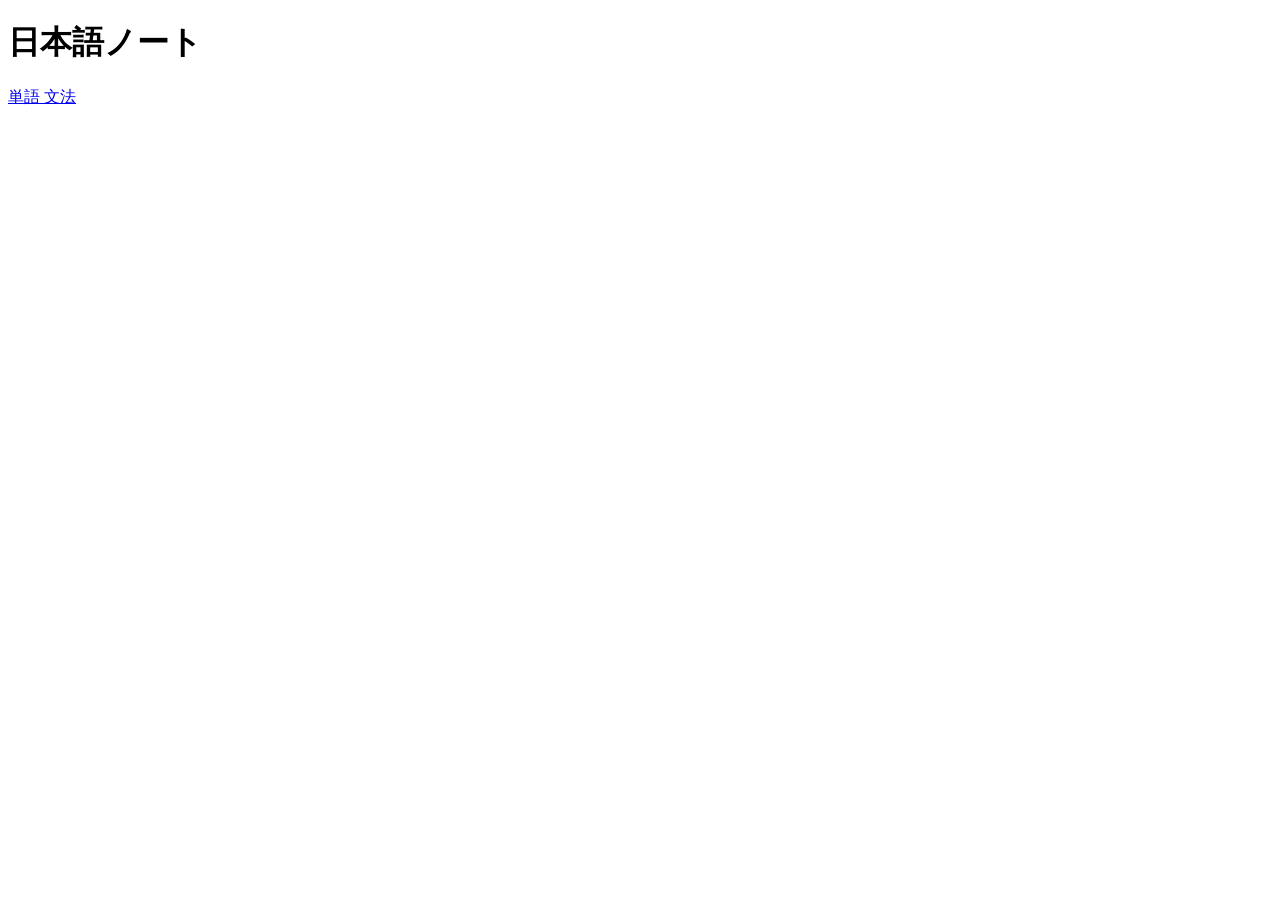
==== index.html @ 8cd8a02a "Add files via upload" ====
<!DOCTYPE html>
<html lang="ja">

<head>
    <meta charset="UTF-8">
    <meta name="viewport" content="width=device-width, initial-scale=1.0">

    <title>日本語ノート</title>

    <link rel="manifest" href="manifest.json">
    <link rel="stylesheet" href="css/style.css">

    <meta name="theme-color" content="#A8D5BA">
</head>

<body>

<div class="container">

    <h1 class="title">
        日本語ノート
    </h1>

    <a href="vocabulary.html" class="card">
        単語
    </a>

    <a href="grammar.html" class="card">
        文法
    </a>

</div>

<script src="js/db.js"></script>

</body>
</html>
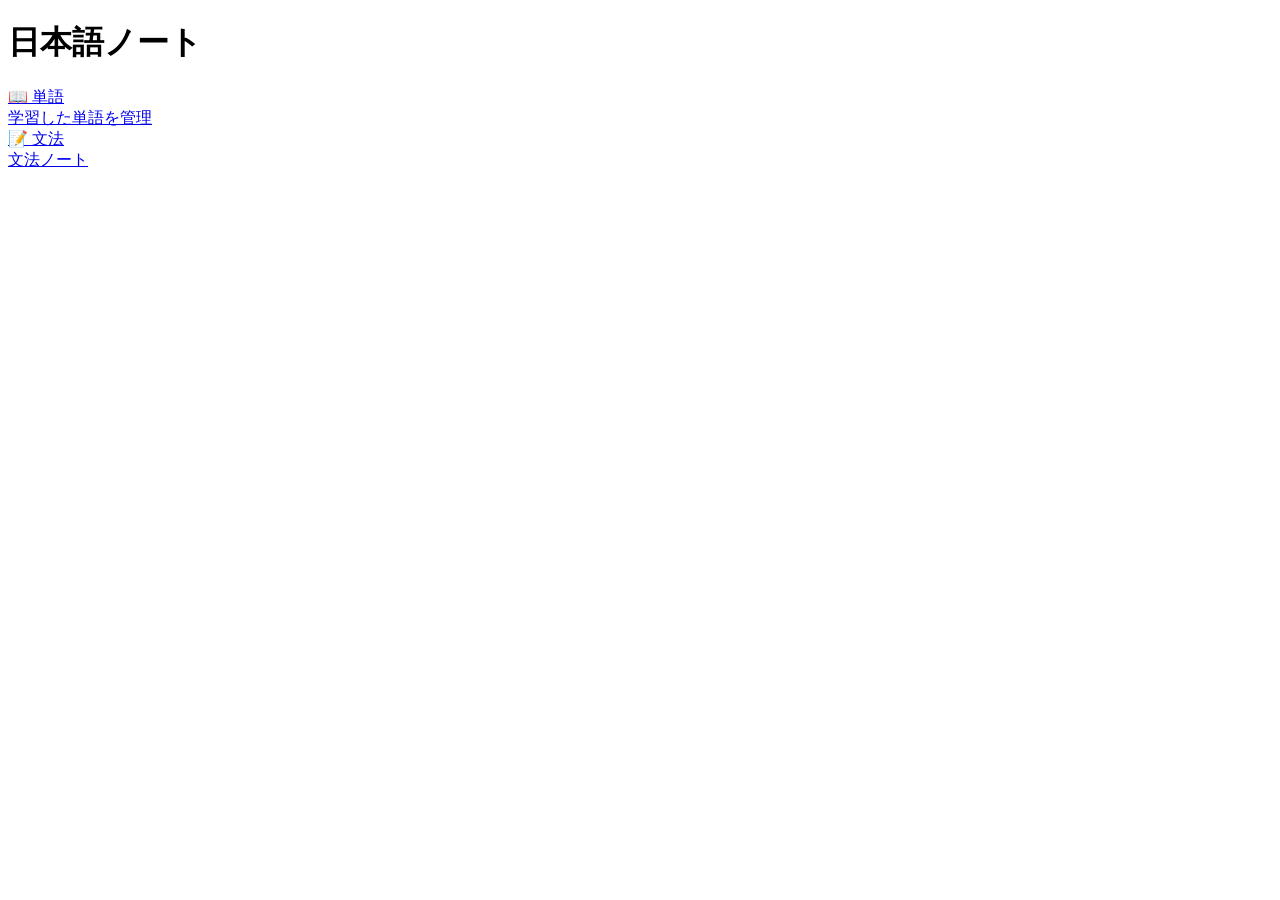
==== commit 585553f9: "Enhance index.html with card titles and subtitles" ====
--- a/index.html
+++ b/index.html
@@ -22,16 +22,32 @@
     </h1>
 
     <a href="vocabulary.html" class="card">
-        単語
-    </a>
 
-    <a href="grammar.html" class="card">
-        文法
-    </a>
+    <div class="card-title">
+        📖 単語
+    </div>
+
+    <div class="card-sub">
+        学習した単語を管理
+    </div>
+
+</a>
+
+<a href="grammar.html" class="card">
+
+    <div class="card-title">
+        📝 文法
+    </div>
+
+    <div class="card-sub">
+        文法ノート
+    </div>
+
+</a>
 
 </div>
 
 <script src="js/db.js"></script>
 
 </body>
-</html>+</html>
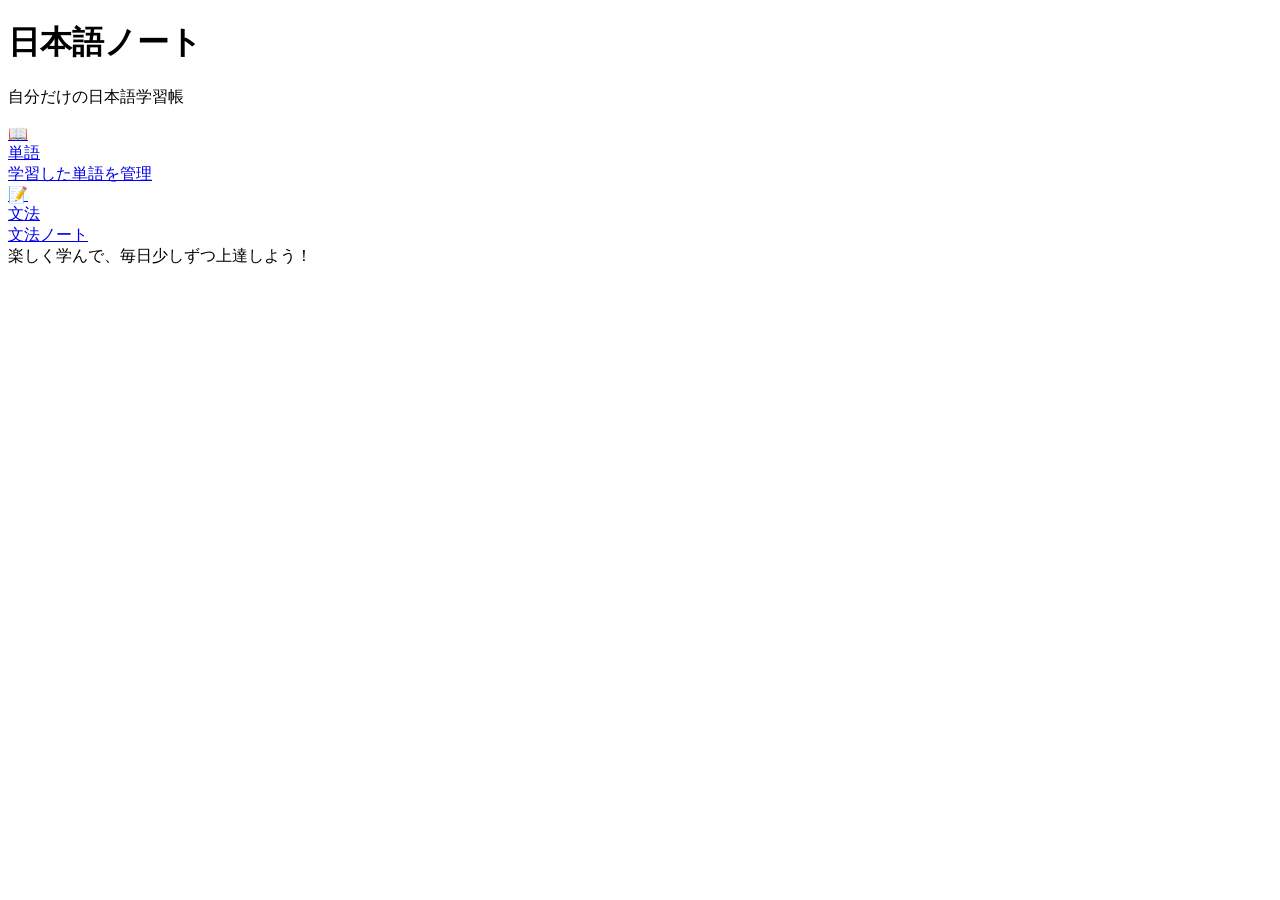
==== commit 7edd3fd5: "Revamp index.html layout and design Updated the structure and styling of the home page." ====
--- a/index.html
+++ b/index.html
@@ -15,39 +15,65 @@
 
 <body>
 
-<div class="container">
+<div class="home-container">
 
-    <h1 class="title">
-        日本語ノート
-    </h1>
+    <div class="hero">
 
-    <a href="vocabulary.html" class="card">
+        <h1 class="app-title">
+            日本語ノート
+        </h1>
 
-    <div class="card-title">
-        📖 単語
+        <p class="subtitle">
+            自分だけの日本語学習帳
+        </p>
+
     </div>
 
-    <div class="card-sub">
-        学習した単語を管理
+    <a href="vocabulary.html" class="menu-card">
+
+        <div class="menu-icon">
+            📖
+        </div>
+
+        <div class="menu-content">
+
+            <div class="menu-title">
+                単語
+            </div>
+
+            <div class="menu-desc">
+                学習した単語を管理
+            </div>
+
+        </div>
+
+    </a>
+
+    <a href="grammar.html" class="menu-card">
+
+        <div class="menu-icon">
+            📝
+        </div>
+
+        <div class="menu-content">
+
+            <div class="menu-title">
+                文法
+            </div>
+
+            <div class="menu-desc">
+                文法ノート
+            </div>
+
+        </div>
+
+    </a>
+
+    <div class="footer-text">
+        楽しく学んで、毎日少しずつ上達しよう！
     </div>
-
-</a>
-
-<a href="grammar.html" class="card">
-
-    <div class="card-title">
-        📝 文法
-    </div>
-
-    <div class="card-sub">
-        文法ノート
-    </div>
-
-</a>
 
 </div>
 
-<script src="js/db.js"></script>
-
 </body>
 </html>
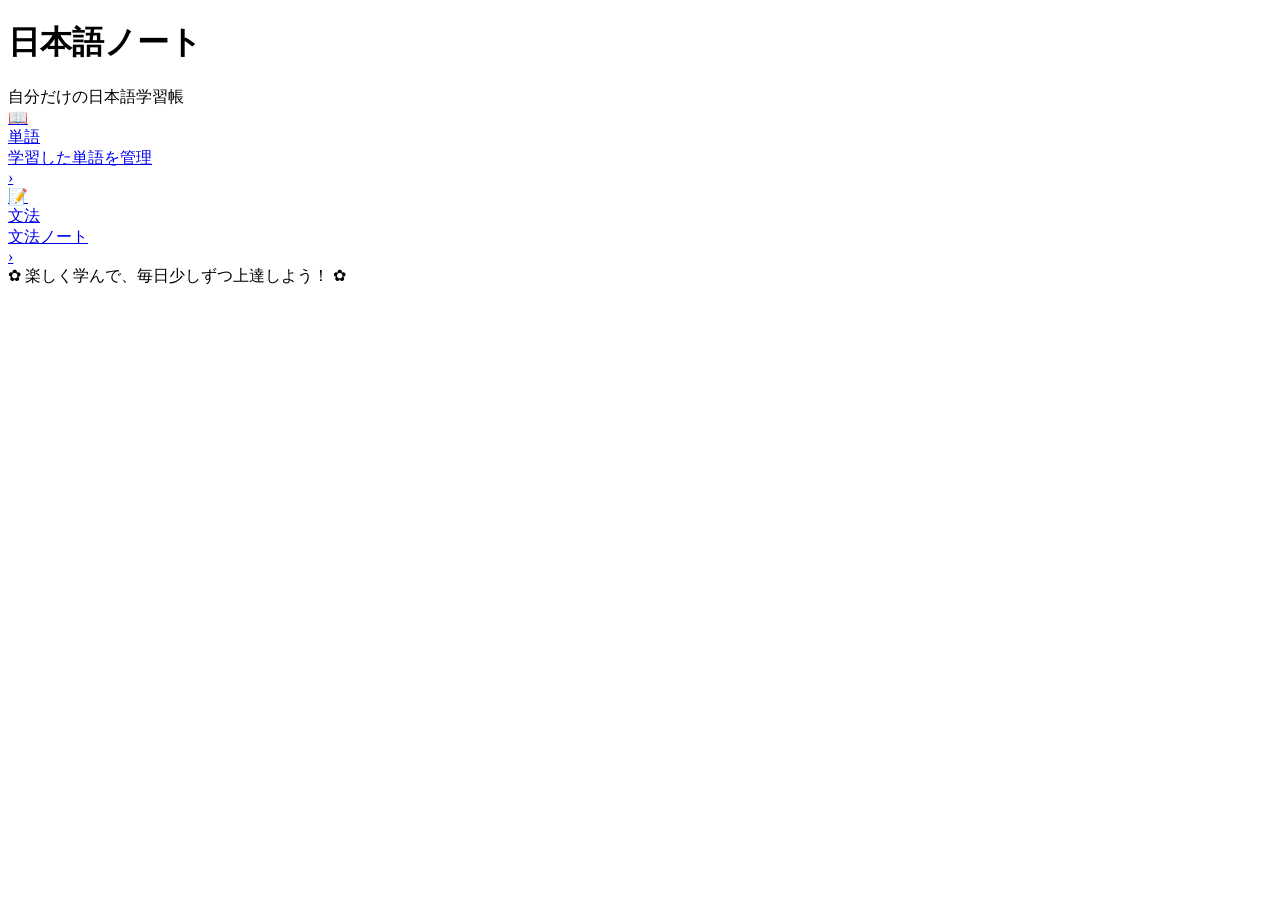
==== commit 02bf3eca: "Refactor index.html for improved layout and styles Updated HTML structure and styling for better pre" ====
--- a/index.html
+++ b/index.html
@@ -7,70 +7,75 @@
 
     <title>日本語ノート</title>
 
-    <link rel="manifest" href="manifest.json">
     <link rel="stylesheet" href="css/style.css">
 
-    <meta name="theme-color" content="#A8D5BA">
+    <link href="https://fonts.googleapis.com/css2?family=Shippori+Mincho:wght@500;700&display=swap" rel="stylesheet">
 </head>
 
 <body>
 
-<div class="home-container">
+<div class="home">
 
-    <div class="hero">
+    <h1 class="logo">
+        日本語ノート
+    </h1>
 
-        <h1 class="app-title">
-            日本語ノート
-        </h1>
-
-        <p class="subtitle">
-            自分だけの日本語学習帳
-        </p>
-
+    <div class="sub-title">
+        自分だけの日本語学習帳
     </div>
 
     <a href="vocabulary.html" class="menu-card">
 
-        <div class="menu-icon">
+        <div class="icon-circle">
             📖
         </div>
 
-        <div class="menu-content">
+        <div class="card-text">
 
-            <div class="menu-title">
+            <div class="card-title">
                 単語
             </div>
 
-            <div class="menu-desc">
+            <div class="card-sub">
                 学習した単語を管理
             </div>
 
+        </div>
+
+        <div class="arrow">
+            ›
         </div>
 
     </a>
 
     <a href="grammar.html" class="menu-card">
 
-        <div class="menu-icon">
+        <div class="icon-circle">
             📝
         </div>
 
-        <div class="menu-content">
+        <div class="card-text">
 
-            <div class="menu-title">
+            <div class="card-title">
                 文法
             </div>
 
-            <div class="menu-desc">
+            <div class="card-sub">
                 文法ノート
             </div>
 
         </div>
 
+        <div class="arrow">
+            ›
+        </div>
+
     </a>
 
-    <div class="footer-text">
-        楽しく学んで、毎日少しずつ上達しよう！
+    <div class="footer">
+
+        ✿ 楽しく学んで、毎日少しずつ上達しよう！ ✿
+
     </div>
 
 </div>
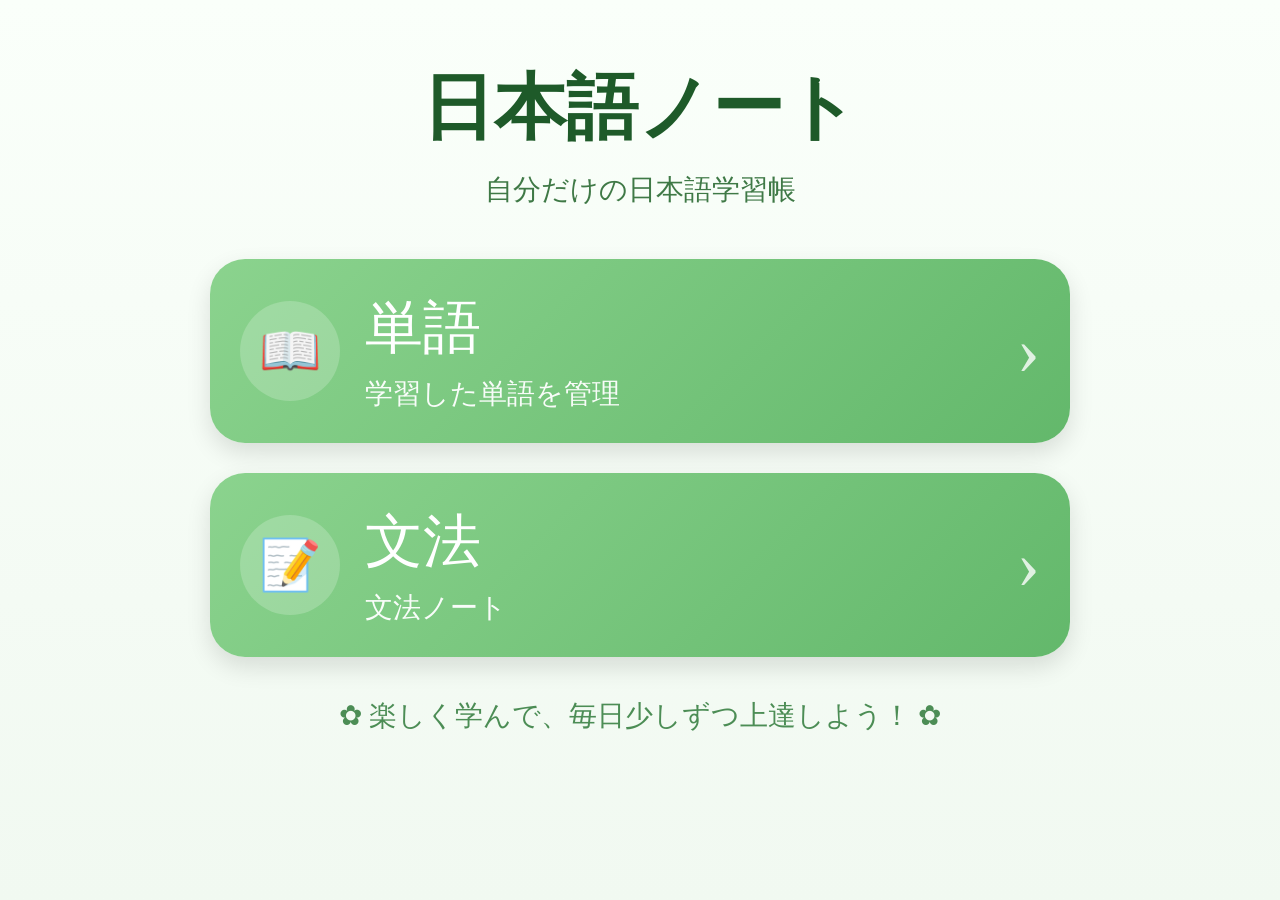
==== commit a56d0267: "Fix HTML structure and stylesheet link Updated the HTML structure and fixed the stylesheet link." ====
--- a/index.html
+++ b/index.html
@@ -7,7 +7,7 @@
 
     <title>日本語ノート</title>
 
-    <link rel="stylesheet" href="css/style.css">
+    <link rel="stylesheet" href="style.css">
 
     <link href="https://fonts.googleapis.com/css2?family=Shippori+Mincho:wght@500;700&display=swap" rel="stylesheet">
 </head>
--- a/style.css
+++ b/style.css
@@ -0,0 +1,188 @@
+:root{
+
+    --green:#69BE6E;
+    --green-dark:#4D9B53;
+
+    --bg:#F7FCF7;
+}
+
+*{
+    margin:0;
+    padding:0;
+    box-sizing:border-box;
+}
+
+body{
+
+    min-height:100vh;
+
+    background:
+        linear-gradient(
+            180deg,
+            #FAFFFA,
+            #F1F9F1
+        );
+
+    font-family:
+        "Shippori Mincho",
+        serif;
+}
+
+.home{
+
+    max-width:900px;
+
+    margin:auto;
+
+    padding:40px 20px;
+}
+
+.logo{
+
+    text-align:center;
+
+    font-size:72px;
+
+    color:#1E5A29;
+
+    font-weight:700;
+
+    margin-top:20px;
+}
+
+.sub-title{
+
+    text-align:center;
+
+    margin-top:15px;
+    margin-bottom:50px;
+
+    color:#3F7946;
+
+    font-size:28px;
+}
+
+.menu-card{
+
+    display:flex;
+
+    align-items:center;
+
+    gap:25px;
+
+    text-decoration:none;
+
+    color:white;
+
+    background:
+        linear-gradient(
+            135deg,
+            #8BD38E,
+            #63B86B
+        );
+
+    border-radius:35px;
+
+    padding:30px;
+
+    margin-bottom:30px;
+
+    box-shadow:
+        0 10px 25px
+        rgba(0,0,0,.12);
+
+    transition:.2s;
+}
+
+.menu-card:hover{
+
+    transform:
+        translateY(-3px);
+}
+
+.icon-circle{
+
+    width:100px;
+    height:100px;
+
+    border-radius:50%;
+
+    background:
+        rgba(255,255,255,.2);
+
+    display:flex;
+
+    justify-content:center;
+    align-items:center;
+
+    font-size:50px;
+}
+
+.card-text{
+
+    flex:1;
+}
+
+.card-title{
+
+    font-size:58px;
+
+    color:white;
+
+    margin-bottom:8px;
+}
+
+.card-sub{
+
+    font-size:28px;
+
+    color:
+        rgba(255,255,255,.95);
+}
+
+.arrow{
+
+    font-size:70px;
+
+    opacity:.8;
+}
+
+.footer{
+
+    text-align:center;
+
+    margin-top:40px;
+
+    font-size:28px;
+
+    color:#4C8D55;
+}
+
+@media(max-width:768px){
+
+    .logo{
+        font-size:52px;
+    }
+
+    .sub-title{
+        font-size:20px;
+    }
+
+    .card-title{
+        font-size:42px;
+    }
+
+    .card-sub{
+        font-size:20px;
+    }
+
+    .icon-circle{
+        width:75px;
+        height:75px;
+        font-size:35px;
+    }
+
+    .arrow{
+        font-size:45px;
+    }
+}
